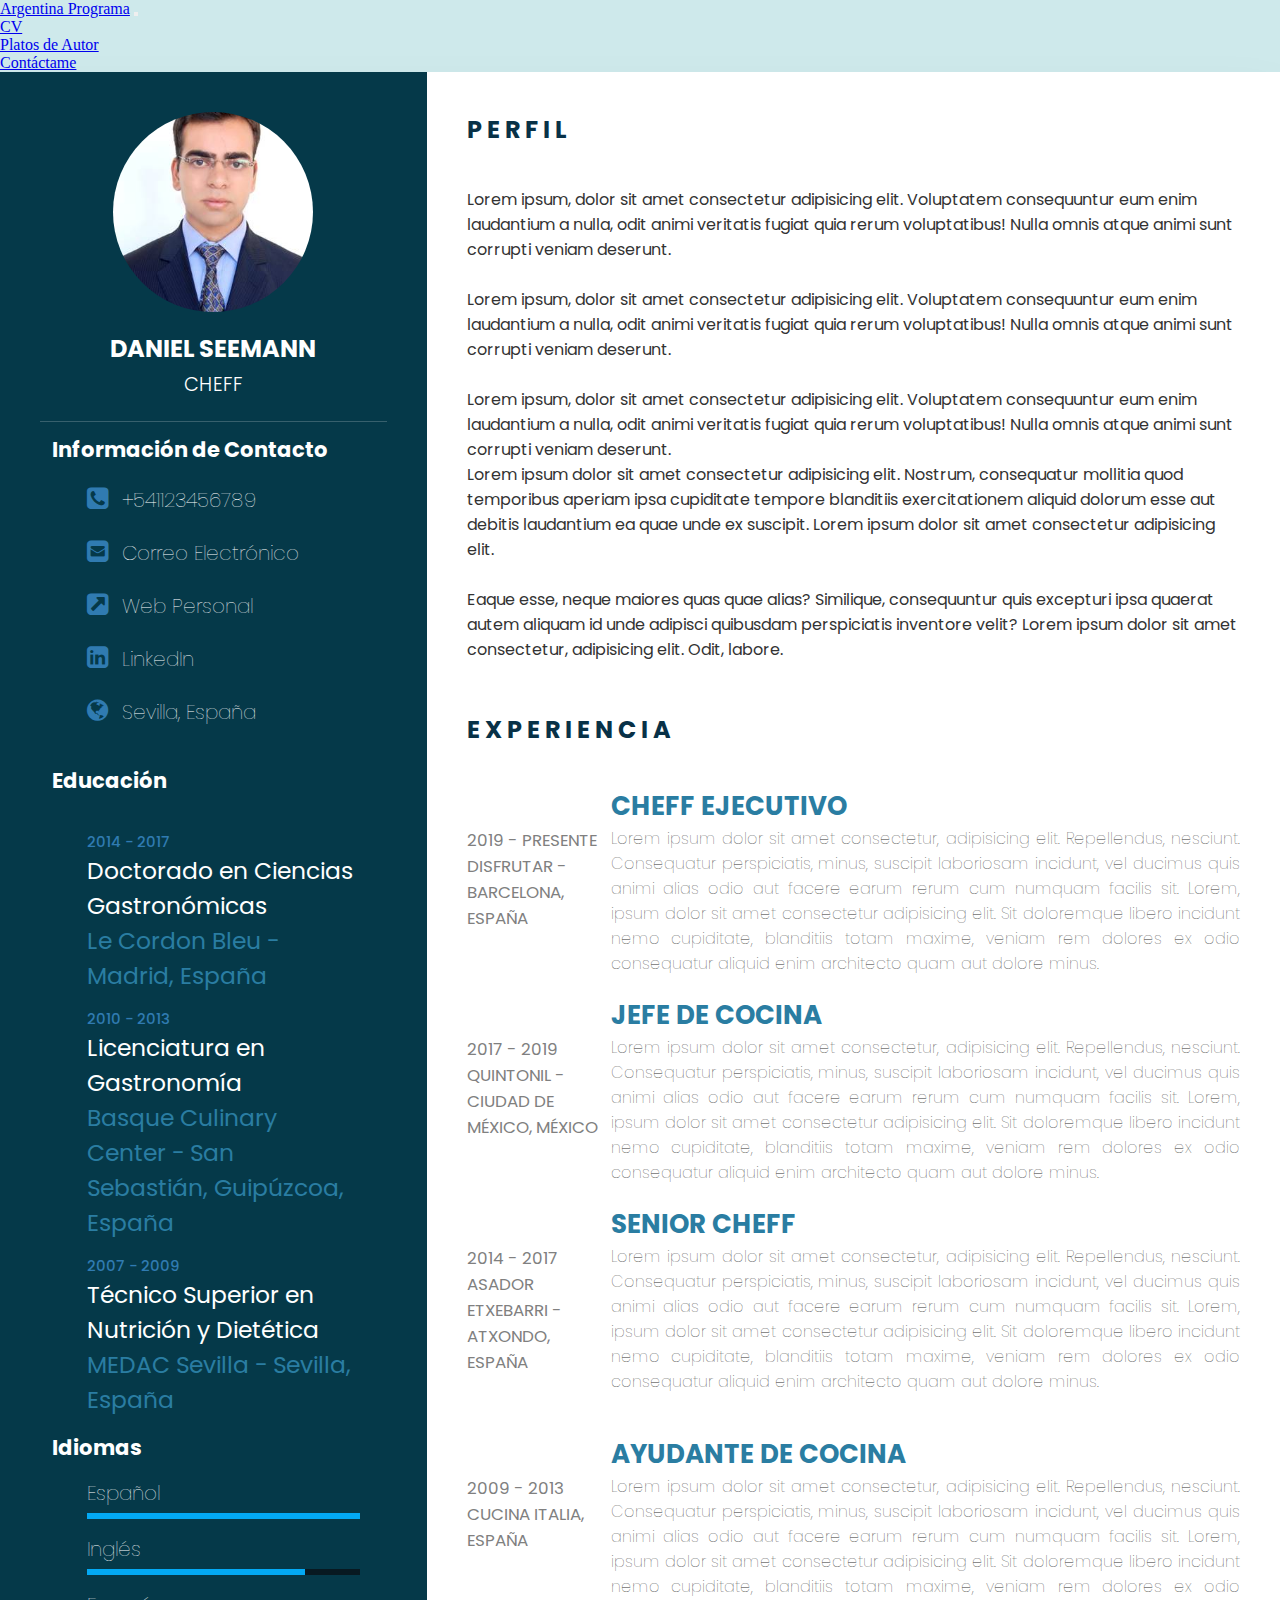
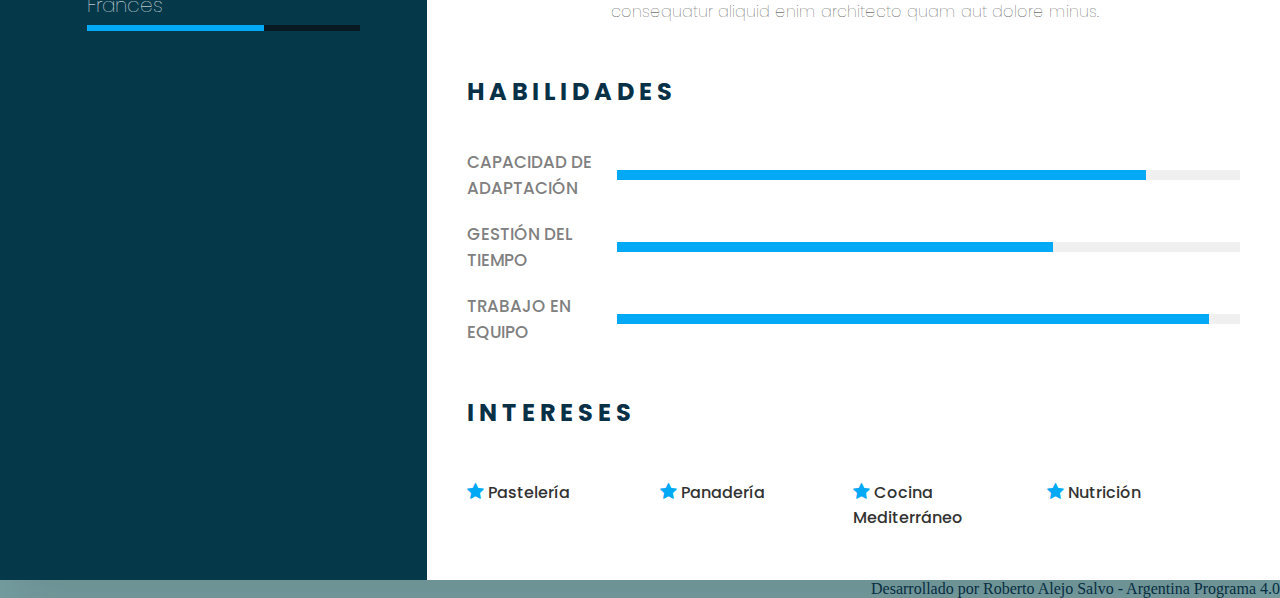
==== index.html @ 796b604b "fix v1" ====
<!DOCTYPE html>
<html lang="es">

<head>
    <meta charset="UTF-8">
    <meta http-equiv="X-UA-Compatible" content="IE=edge">
    <meta name="viewport" content="width=device-width, initial-scale=1.0">
    <title>Argentina Programa-R.A.Salvo</title>
    <link rel="stylesheet" href="https://cdnjs.cloudflare.com/ajax/libs/font-awesome/4.7.0/css/font-awesome.css" integrity="sha512-5A8nwdMOWrSz20fDsjczgUidUBR8liPYU+WymTZP1lmY9G6Oc7HlZv156XqnsgNUzTyMefFTcsFH/tnJE/+xBg==" crossorigin="anonymous" referrerpolicy="no-referrer"/>
    <!-- BOOTSTRAP!-->
    <link href="https://cdn.jsdelivr.net/npm/bootstrap@5.3.0-alpha1/dist/css/bootstrap.min.css" rel="stylesheet" integrity="sha384-GLhlTQ8iRABdZLl6O3oVMWSktQOp6b7In1Zl3/Jr59b6EGGoI1aFkw7cmDA6j6gD" crossorigin="anonymous">
    <link rel="stylesheet" type="text/css" href="css/index-styles.css">
</head>

<body>
        <script src="https://cdn.jsdelivr.net/npm/bootstrap@5.3.0-alpha1/dist/js/bootstrap.bundle.min.js" integrity="sha384-w76AqPfDkMBDXo30jS1Sgez6pr3x5MlQ1ZAGC+nuZB+EYdgRZgiwxhTBTkF7CXvN" crossorigin="anonymous"></script>

<header>
        <nav class="navbar navbar-expand-lg fs-5" style="background-color: #cee9eb;">
            <div class="container-fluid">
                <a class="navbar-brand" href="https://www.argentina.gob.ar/economia/conocimiento/argentina-programa">Argentina Programa</a>
                <button class="navbar-toggler" type="button" data-bs-toggle="collapse" data-bs-target="#navbarNavDropdown" aria-controls="navbarNavDropdown" aria-expanded="false" aria-label="Toggle navigation">
                <span class="navbar-toggler-icon"></span>
                </button>
                <div class="collapse navbar-collapse" id="navbarNavDropdown">
                    <ul class="navbar-nav">
                        <li class="nav-item">
                            <a class="nav-link" href="index.html">CV</a>
                        </li>
                        <li class="nav-item">
                            <a class="nav-link" href="platos.html">Platos de Autor</a>
                        </li>
                        <li class="nav-item active">
                            <a class="nav-link" href="form.html">Contáctame</a>
                        </li>
                    </ul>
                </div>
            </div>
        </nav>
</header>
    
    <div class="container">
        <div class="leftside">
            <div class="profileTxt">
                <div class="img">
                    <img src="images/imgBx.jpg" alt="Foto de perfil">
                </div>
                <h2>Daniel Seemann<br><span>Cheff</span></h2>
            </div>
            <div class="infoContacto">
                <h3 class="title fs-4">Información de Contacto</h3>
                <ul>
                    <li>
                        <span class="icono"><i class="fa fa-phone-square" aria-hidden="true"></i></span>
                        <span class="texto">+541123456789</span>
                    </li>
                    <li>
                        <span class="icono"><i class="fa fa-envelope-square" aria-hidden="true"></i></span>
                        <span class="texto">Correo Electrónico</span>
                    </li>
                    <li>
                        <span class="icono"><i class="fa fa-external-link-square" aria-hidden="true"></i></span>
                        <span class="texto">Web Personal</span>
                    </li>
                    <li>
                        <span class="icono"><i class="fa fa-linkedin-square" aria-hidden="true"></i></span>
                        <span class="texto">LinkedIn</span>
                    </li>
                    <li>
                        <span class="icono"><i class="fa fa-globe" aria-hidden="true"></i></span>
                        <span class="texto">Sevilla, España</span>
                    </li>
                </ul>
            </div>
            <div class="infoContacto Educacion">
                <h3 class="title fs-4">Educación</h3>
                <ul>
                    <li>
                        <h5>2014 - 2017</h5>
                        <h4>Doctorado en Ciencias Gastronómicas</h4>
                        <h4>Le Cordon Bleu - Madrid, España</h4>
                    </li>
                    <li>
                        <h5>2010 - 2013</h5>
                        <h4>Licenciatura en Gastronomía</h4>
                        <h4>Basque Culinary Center - San Sebastián, Guipúzcoa, España</h4>
                    </li>
                    <li>
                        <h5>2007 - 2009</h5>
                        <h4>Técnico Superior en Nutrición y Dietética</h4>
                        <h4>MEDAC Sevilla - Sevilla, España</h4>
                    </li>
                </ul>
            </div>
            <div class="infoContacto idiomas">
                <h3 class="title fs-4">Idiomas</h3>
                <ul>
                    <li>
                        <span class="texto">Español</span>
                        <span class="porcentaje">
                            <div style="width: 100%;"></div>
                        </span>
                    </li>
                    <li>
                        <span class="texto">Inglés</span>
                        <span class="porcentaje">
                            <div style="width: 80%;"></div>
                        </span>
                    </li>
                    <li>
                        <span class="texto">Francés</span>
                        <span class="porcentaje">
                            <div style="width: 65%;"></div>
                        </span>
                    </li>
                </ul>
            </div>
        </div>

        <div class="rightside">
            <div class="acerca">
                <h2 class="title2 fs-2">Perfil</h2>
                <p>Lorem ipsum, dolor sit amet consectetur adipisicing elit. Voluptatem consequuntur eum enim laudantium a nulla, odit animi veritatis fugiat quia rerum voluptatibus! Nulla omnis atque animi sunt corrupti veniam deserunt.<br><br> Lorem ipsum,
                    dolor sit amet consectetur adipisicing elit. Voluptatem consequuntur eum enim laudantium a nulla, odit animi veritatis fugiat quia rerum voluptatibus! Nulla omnis atque animi sunt corrupti veniam deserunt.<br><br> Lorem ipsum, dolor
                    sit amet consectetur adipisicing elit. Voluptatem consequuntur eum enim laudantium a nulla, odit animi veritatis fugiat quia rerum voluptatibus! Nulla omnis atque animi sunt corrupti veniam deserunt.<br> Lorem ipsum dolor sit amet
                    consectetur adipisicing elit. Nostrum, consequatur mollitia quod temporibus aperiam ipsa cupiditate tempore blanditiis exercitationem aliquid dolorum esse aut debitis laudantium ea quae unde ex suscipit. Lorem ipsum dolor sit amet
                    consectetur adipisicing elit.<br><br> Eaque esse, neque maiores quas quae alias? Similique, consequuntur quis excepturi ipsa quaerat autem aliquam id unde adipisci quibusdam perspiciatis inventore velit? Lorem ipsum dolor sit amet
                    consectetur, adipisicing elit. Odit, labore.</p>
            </div>
            <div class="acerca">
                <h2 class="title2 fs-2">Experiencia</h2>
                <div class="box">
                    <div class="tiempo_empresa">
                        <h5>2019 - Presente</h5>
                        <h5>Disfrutar - Barcelona, España</h5>
                    </div>
                    <div class="texto">
                        <h4>Cheff Ejecutivo</h4>
                        <p>Lorem ipsum dolor sit amet consectetur, adipisicing elit. Repellendus, nesciunt. Consequatur perspiciatis, minus, suscipit laboriosam incidunt, vel ducimus quis animi alias odio aut facere earum rerum cum numquam facilis sit. Lorem,
                            ipsum dolor sit amet consectetur adipisicing elit. Sit doloremque libero incidunt nemo cupiditate, blanditiis totam maxime, veniam rem dolores ex odio consequatur aliquid enim architecto quam aut dolore minus.</p>
                    </div>
                </div>
                <div class="box">
                    <div class="tiempo_empresa">
                        <h5>2017 - 2019</h5>
                        <h5>Quintonil - Ciudad de México, México</h5>
                    </div>
                    <div class="texto">
                        <h4>Jefe de Cocina</h4>
                        <p>Lorem ipsum dolor sit amet consectetur, adipisicing elit. Repellendus, nesciunt. Consequatur perspiciatis, minus, suscipit laboriosam incidunt, vel ducimus quis animi alias odio aut facere earum rerum cum numquam facilis sit. Lorem,
                            ipsum dolor sit amet consectetur adipisicing elit. Sit doloremque libero incidunt nemo cupiditate, blanditiis totam maxime, veniam rem dolores ex odio consequatur aliquid enim architecto quam aut dolore minus.
                        </p>
                    </div>
                </div>
                <div class="box">
                    <div class="tiempo_empresa">
                        <h5>2014 - 2017</h5>
                        <h5>Asador Etxebarri - Atxondo, España</h5>
                    </div>
                    <div class="texto">
                        <h4>Senior Cheff</h4>
                        <p>Lorem ipsum dolor sit amet consectetur, adipisicing elit. Repellendus, nesciunt. Consequatur perspiciatis, minus, suscipit laboriosam incidunt, vel ducimus quis animi alias odio aut facere earum rerum cum numquam facilis sit. Lorem,
                            ipsum dolor sit amet consectetur adipisicing elit. Sit doloremque libero incidunt nemo cupiditate, blanditiis totam maxime, veniam rem dolores ex odio consequatur aliquid enim architecto quam aut dolore minus.</p>
                    </div>
                </div>
                <div class="box">
                    <div class="tiempo_empresa">
                        <h5>2009 - 2013</h5>
                        <h5>Cucina Italia, España</h5>
                    </div>
                    <div class="texto">
                        <h4>Ayudante de Cocina</h4>
                        <p>Lorem ipsum dolor sit amet consectetur, adipisicing elit. Repellendus, nesciunt. Consequatur perspiciatis, minus, suscipit laboriosam incidunt, vel ducimus quis animi alias odio aut facere earum rerum cum numquam facilis sit. Lorem,
                            ipsum dolor sit amet consectetur adipisicing elit. Sit doloremque libero incidunt nemo cupiditate, blanditiis totam maxime, veniam rem dolores ex odio consequatur aliquid enim architecto quam aut dolore minus.</p>
                    </div>
                </div>
            </div>
            <div class="acerca Habilidades">
                <h2 class="title2 fs-2">Habilidades</h2>
                <div class="box">
                    <h4>Capacidad de Adaptación</h4>
                    <div class="porcentaje">
                        <div style="width: 85%;"></div>
                    </div>
                </div>
                <div class="box">
                    <h4>Gestión del Tiempo</h4>
                    <div class="porcentaje">
                        <div style="width: 70%;"></div>
                    </div>
                </div>
                <div class="box">
                    <h4>Trabajo en Equipo</h4>
                    <div class="porcentaje">
                        <div style="width: 95%;"></div>
                    </div>
                </div>
            </div>
            <div class="acerca Intereses">
                <h2 class="title2 fs-2">Intereses</h2>
                <ul>
                    <li><i class="fa fa-star" aria-hidden="true"></i> Pastelería
                    </li>
                    <li><i class="fa fa-star" aria-hidden="true"></i> Panadería
                    </li>
                    <li><i class="fa fa-star" aria-hidden="true"></i> Cocina Mediterráneo</li>
                    <li><i class="fa fa-star" aria-hidden="true"></i> Nutrición
                    </li>
                </ul>
            </div>
        </div>
    </div>

<footer class="container-fluid fs-5" style="background-color: #215a5e80;">Desarrollado por Roberto Alejo Salvo - Argentina Programa 4.0 </footer>

    <!--<nav class="navbar navbar-expand-md fs-5" style="background-color: #c72e1a;"> !-->
    <!--<div class="footerx">Pie de Pag<br>
        <p>Autor: R.A. SALVO</p><br>
        <p><a href="mailto:rasalvo92@gmail.com">rasalvo92@gmail.com</a></p><br>
        <p>«Copyright»</p><br>
        </div>!-->
</body>

</html>
---- css/index-styles.css ----
/*Google fonts*/

@import url('https://fonts.googleapis.com/css2?family=Poppins:wght@400;500;600&display=swap');

/*============================================================================*/

* {
    margin: 0;
    padding: 0;
}

body {
    background: #cee9eb;
    justify-content: center;
    align-items: center;
    max-height: 100%;
    min-height: 100%;
}

/****************************************************************/


/*.containerNav {
    z-index: 10000;
    always on top navbar?
    width: 100%;
    position: fixed;
    top: 0px;
    left: 0px;
    float: left;
    font-size: 1.5em;
    color: black;
    font-weight: bold;
}

/*.container-fluid
{    
}*/

/************************************************************/

.container {
    font-family: 'Poppins', sans-serif;
    position: relative;
    width: 100%;
    background: #ffffff;
    display: grid;
    grid-template-columns: 1fr 2fr;
    box-shadow: 0 35px 55px rgba(0, 0, 0, 0.1);
}


.container .leftside {
    background: #053949;
    padding: 40px;
}

.profileTxt {
    position: relative;
    display: flex;
    flex-direction: column;
    align-items: center;
    padding-bottom: 20px;
    border-bottom: 1px solid rgba(255, 255, 255, 0.2);
}

.profileTxt .img {
    position: relative;
    width: 200px;
    height: 200px;
    border-radius: 50%;
    overflow: hidden;
}

.profileTxt .img img {
    position: absolute;
    top: 0;
    left: 0;
    width: 100%;
    height: 100%;
    object-fit: cover;
}

.profileTxt h2 /*DAniel Seemann*/
{
    color: #fff;
    font-size: 1.5em;
    margin-top: 20px;
    text-transform: uppercase;
    text-align: center;
    font: weight 600px;
    line-height: 1.4em;
}

.profileTxt h2 span /* cheff*/
{
    font-size: 0.8em;
    font-weight: 300;
}


/****************************************************************/

.infoContacto {
    margin: 12px;
    color: #ffffff;
    font-size: 18px;
}

.texto {
    color: #fff;
    text-align: justify;
    font-size: 20px;
    font-weight: 100;
}

.infoContacto ul {
    position: relative;
    margin-left: 20px;
}

.infoContacto ul li {
    position: relative;
    list-style: none;
    margin: 15px;
    cursor: pointer;
}

.infoContacto h4 {
    font-size: 1.3em;
    font-weight: 100;
}

.infoContacto ul li .icono {
    display: inline-block;
    width: 30px;
    font-size: 25px;
    color: #307bb1;
    margin-left: 0;
    padding-left: 0;
}


/****************************************************************/

ul {
    padding-left: 0;
}


/****************************************************************/
/*
.infoContacto .Educacion ul li {
    color: rgb(19, 11, 11);
    font-weight: 300;
}
*/

/****************************************************************/

.infoContacto.Educacion li {
    margin-bottom: 15px;
}

.infoContacto.Educacion h5 {
    color: #307bb1;
    font-weight: 500;
}

.infoContacto.Educacion h4:nth-child(2) {
    color: #ffffff;
    font-weight: 400;
}

.infoContacto.Educacion h4 {
    font-weight: 400;
    color: #2a7da2;

}

.infoContacto.Educacion h3 {
    color: #ffffff;
    padding-top: 20px;
    padding-bottom: 20px;
}


/****************************************************************/

.infoContacto.idiomas .porcentaje {
    position: relative;
    width: 100%;
    height: 6px;
    background: #081921;
    display: block;
    margin-top: 5px;
}

.infoContacto.idiomas .porcentaje div {
    position: absolute;
    top: 0;
    left: 0;
    height: 100%;
    background: #03a9f4;
}


/****************************************************************/

.container .rightside {
    position: relative;
    background: #fff;
    padding: 40px;
}

.acerca {
    margin-bottom: 50px;
}

.acerca:last-child {
    margin-bottom: 0;
}

.title2 {
    color: #083147;
    text-transform: uppercase;
    letter-spacing: 5px;
    margin-bottom: 40px;

}

p {
    color: #333;
    font-size: 16px;
}

.acerca .box {
    display: flex;
    flex-direction: row;
    margin: 20px 0;
}

.acerca .box .tiempo_empresa {
    min-width: 9em;
    margin: 2.5em 0;
}

.acerca .box .tiempo_empresa h5 {
    text-transform: uppercase;
    color: grey;
    font-weight: 400;
    font-size: 1.05em;
}

.acerca .box .texto h4 {
    text-transform: uppercase;
    color: #2a7da2;
    font-size: 26px;
}

.Habilidades .box {
    position: relative;
    width: 100%;
    display: grid;
    grid-template-columns: 150px 1fr;
    justify-content: center;
    align-items: center;
}

.Habilidades .box h4 {
    text-transform: uppercase;
    color: grey;
    font-size: 1.05em;
    font-weight: 500;
}

.Habilidades .box .porcentaje {
    position: relative;
    width: 100%;
    height: 10px;
    background: #f0f0f0;
}

.Habilidades .box .porcentaje div {
    position: absolute;
    top: 0;
    left: 0;
    height: 100%;
    background: #03a9f4;
}

.Intereses ul {
    display: grid;
    grid-template-columns: repeat(4, 1fr);
}

.Intereses ul li {
    list-style: none;
    color: #333;
    font-weight: 500;
    margin: 10px 0;
}

.Intereses ul li .fa {
    color: #03a9f4;
    font-size: 18px;
}

footer {
    color: #083147;
    text-align: right;
}
/***************************************************/

@media (max-width: 1000px) {
    .container {
        margin: 10px;
        grid-template-columns: repeat(1, 1fr);
    }
    .Intereses ul {
        grid-template-columns: repeat(2, 1fr);
    }
    .infoContacto {
        text-align: center;
    }
}

@media (max-width: 600px) {
    .acerca .box {
        flex-direction: column;
    }
    .acerca .box .tiempo_empresa {
        min-width: 150px;
        margin-bottom: 5px;
    }
    .Intereses ul {
        grid-template-columns: repeat(1, 1fr);
    }
    .Habilidades .box {
        grid-template-columns: repeat(1, 1fr);
    }
}
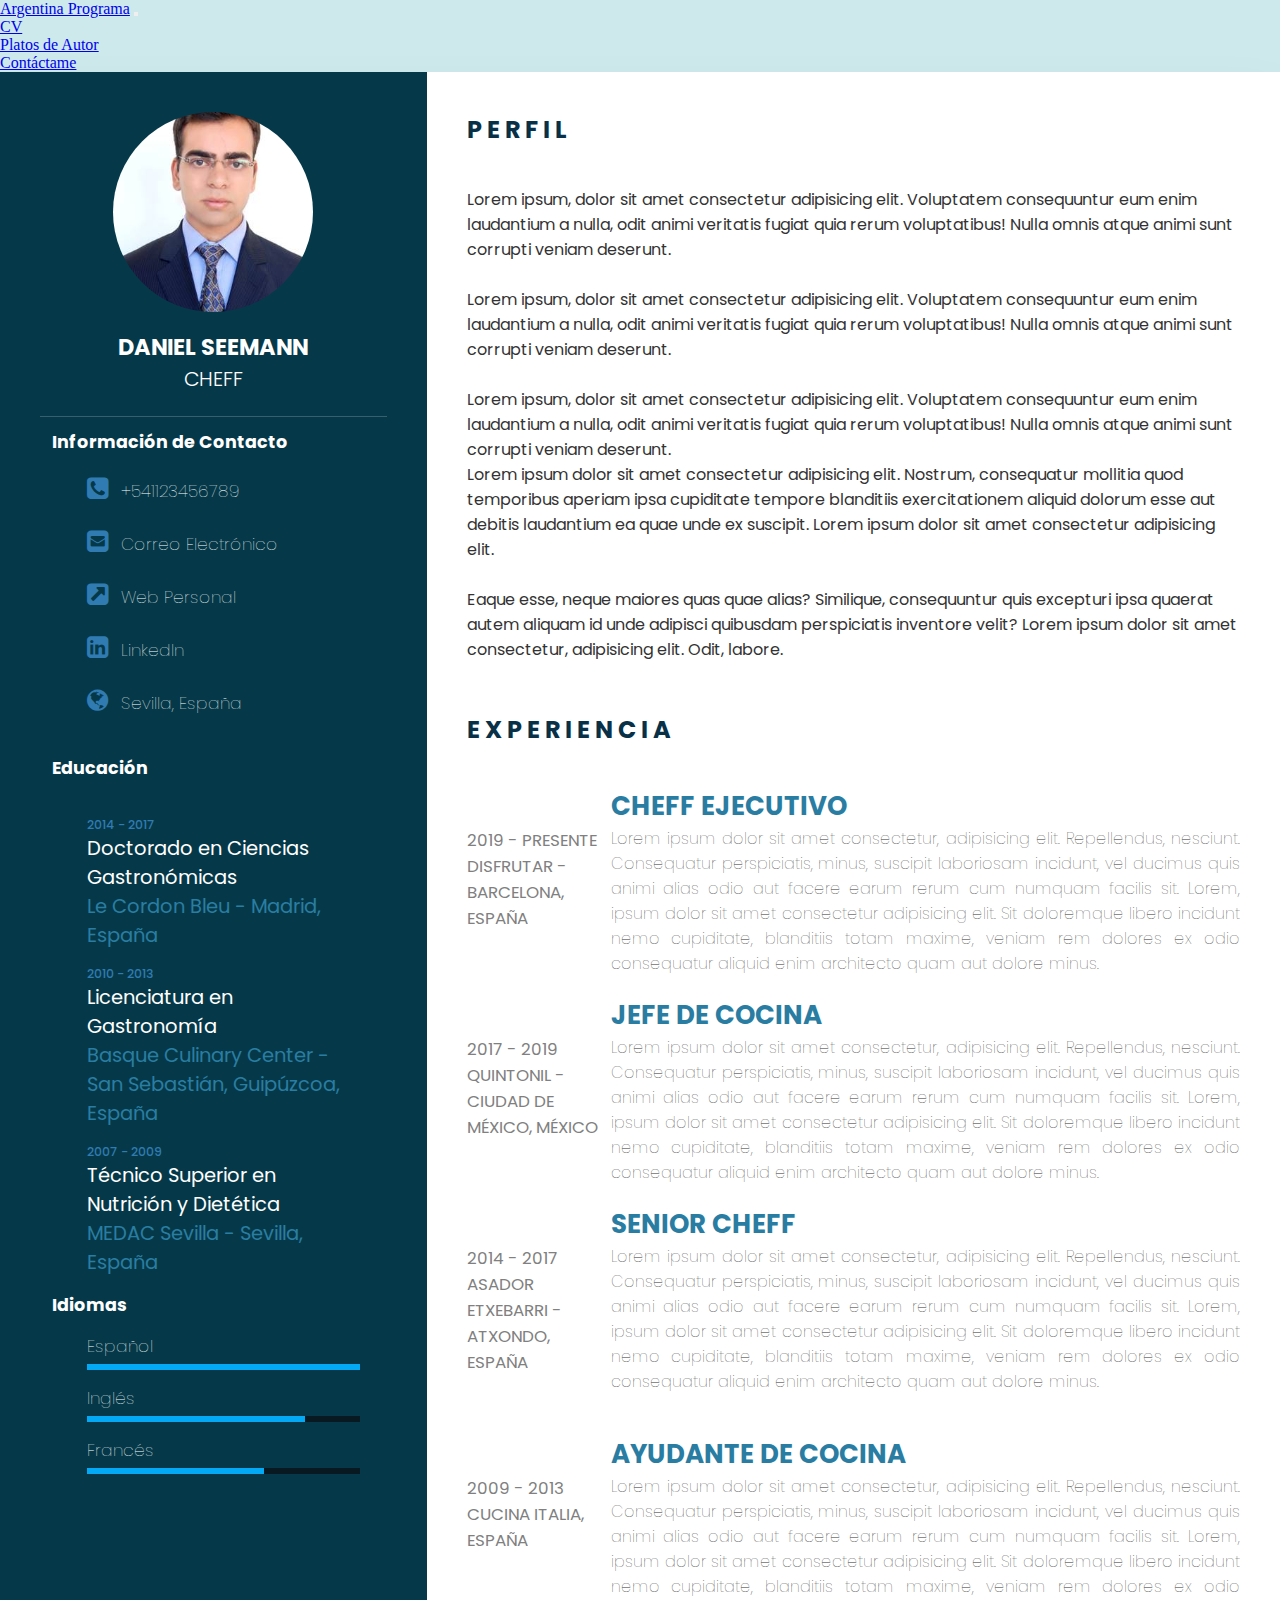
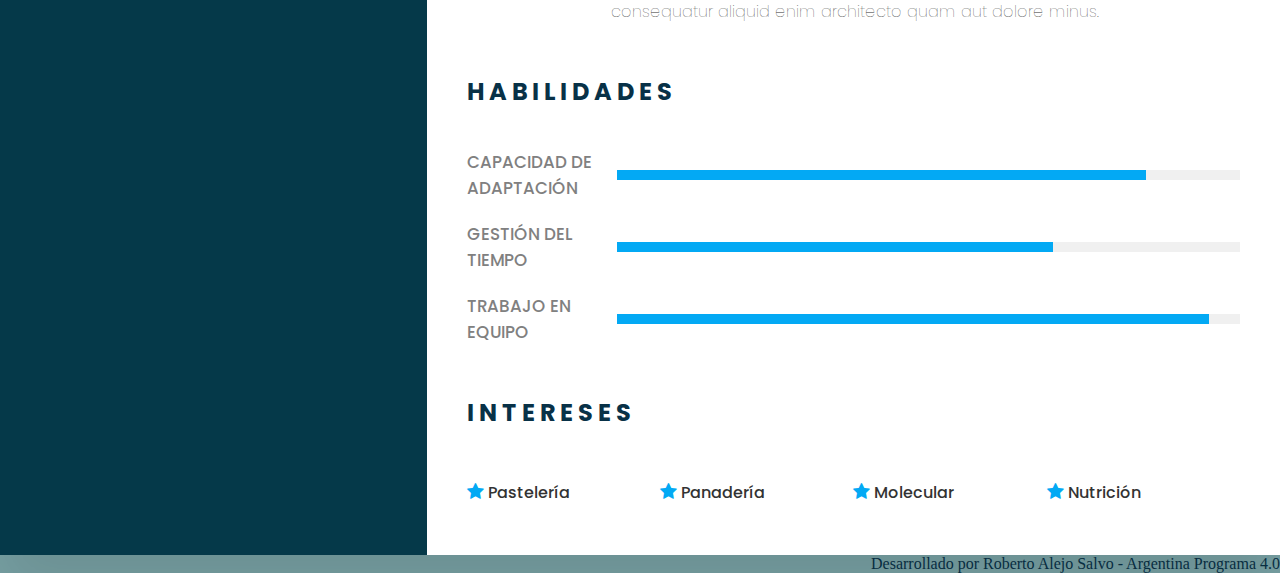
==== commit a2d03af2: "v.3" ====
--- a/index.html
+++ b/index.html
@@ -13,10 +13,9 @@
 </head>
 
 <body>
-        <script src="https://cdn.jsdelivr.net/npm/bootstrap@5.3.0-alpha1/dist/js/bootstrap.bundle.min.js" integrity="sha384-w76AqPfDkMBDXo30jS1Sgez6pr3x5MlQ1ZAGC+nuZB+EYdgRZgiwxhTBTkF7CXvN" crossorigin="anonymous"></script>
 
 <header>
-        <nav class="navbar navbar-expand-lg fs-5" style="background-color: #cee9eb;">
+        <nav class="navbar navbar-expand-md" style="background-color: #cee9eb;">
             <div class="container-fluid">
                 <a class="navbar-brand" href="https://www.argentina.gob.ar/economia/conocimiento/argentina-programa">Argentina Programa</a>
                 <button class="navbar-toggler" type="button" data-bs-toggle="collapse" data-bs-target="#navbarNavDropdown" aria-controls="navbarNavDropdown" aria-expanded="false" aria-label="Toggle navigation">
@@ -203,7 +202,7 @@
                     </li>
                     <li><i class="fa fa-star" aria-hidden="true"></i> Panadería
                     </li>
-                    <li><i class="fa fa-star" aria-hidden="true"></i> Cocina Mediterráneo</li>
+                    <li><i class="fa fa-star" aria-hidden="true"></i> Molecular</li>
                     <li><i class="fa fa-star" aria-hidden="true"></i> Nutrición
                     </li>
                 </ul>
@@ -211,7 +210,10 @@
         </div>
     </div>
 
-<footer class="container-fluid fs-5" style="background-color: #215a5e80;">Desarrollado por Roberto Alejo Salvo - Argentina Programa 4.0 </footer>
+<footer class="container-fluid fs-6" style="background-color: #215a5e80;">Desarrollado por Roberto Alejo Salvo - Argentina Programa 4.0 </footer>
+
+<script src="https://cdn.jsdelivr.net/npm/bootstrap@5.3.0-alpha1/dist/js/bootstrap.bundle.min.js" integrity="sha384-w76AqPfDkMBDXo30jS1Sgez6pr3x5MlQ1ZAGC+nuZB+EYdgRZgiwxhTBTkF7CXvN" crossorigin="anonymous"></script>
+
 
     <!--<nav class="navbar navbar-expand-md fs-5" style="background-color: #c72e1a;"> !-->
     <!--<div class="footerx">Pie de Pag<br>
--- a/css/index-styles.css
+++ b/css/index-styles.css
@@ -18,7 +18,6 @@
 }
 
 /****************************************************************/
-
 
 /*.containerNav {
     z-index: 10000;
@@ -33,10 +32,6 @@
     font-weight: bold;
 }
 
-/*.container-fluid
-{    
-}*/
-
 /************************************************************/
 
 .container {
@@ -47,6 +42,7 @@
     display: grid;
     grid-template-columns: 1fr 2fr;
     box-shadow: 0 35px 55px rgba(0, 0, 0, 0.1);
+    margin: auto;
 }
 
 
@@ -84,7 +80,7 @@
 .profileTxt h2 /*DAniel Seemann*/
 {
     color: #fff;
-    font-size: 1.5em;
+    font-size: 1.4em;
     margin-top: 20px;
     text-transform: uppercase;
     text-align: center;
@@ -94,23 +90,22 @@
 
 .profileTxt h2 span /* cheff*/
 {
-    font-size: 0.8em;
+    font-size: 0.9em;
     font-weight: 300;
 }
-
 
 /****************************************************************/
 
 .infoContacto {
     margin: 12px;
     color: #ffffff;
-    font-size: 18px;
+    font-size: 15px;
 }
 
 .texto {
     color: #fff;
     text-align: justify;
-    font-size: 20px;
+    font-size: 17px;
     font-weight: 100;
 }
 
@@ -314,7 +309,7 @@
 
 @media (max-width: 1000px) {
     .container {
-        margin: 10px;
+        margin: 10 0 10 0;
         grid-template-columns: repeat(1, 1fr);
     }
     .Intereses ul {
@@ -331,7 +326,7 @@
     }
     .acerca .box .tiempo_empresa {
         min-width: 150px;
-        margin-bottom: 5px;
+        margin-bottom: 10px;
     }
     .Intereses ul {
         grid-template-columns: repeat(1, 1fr);
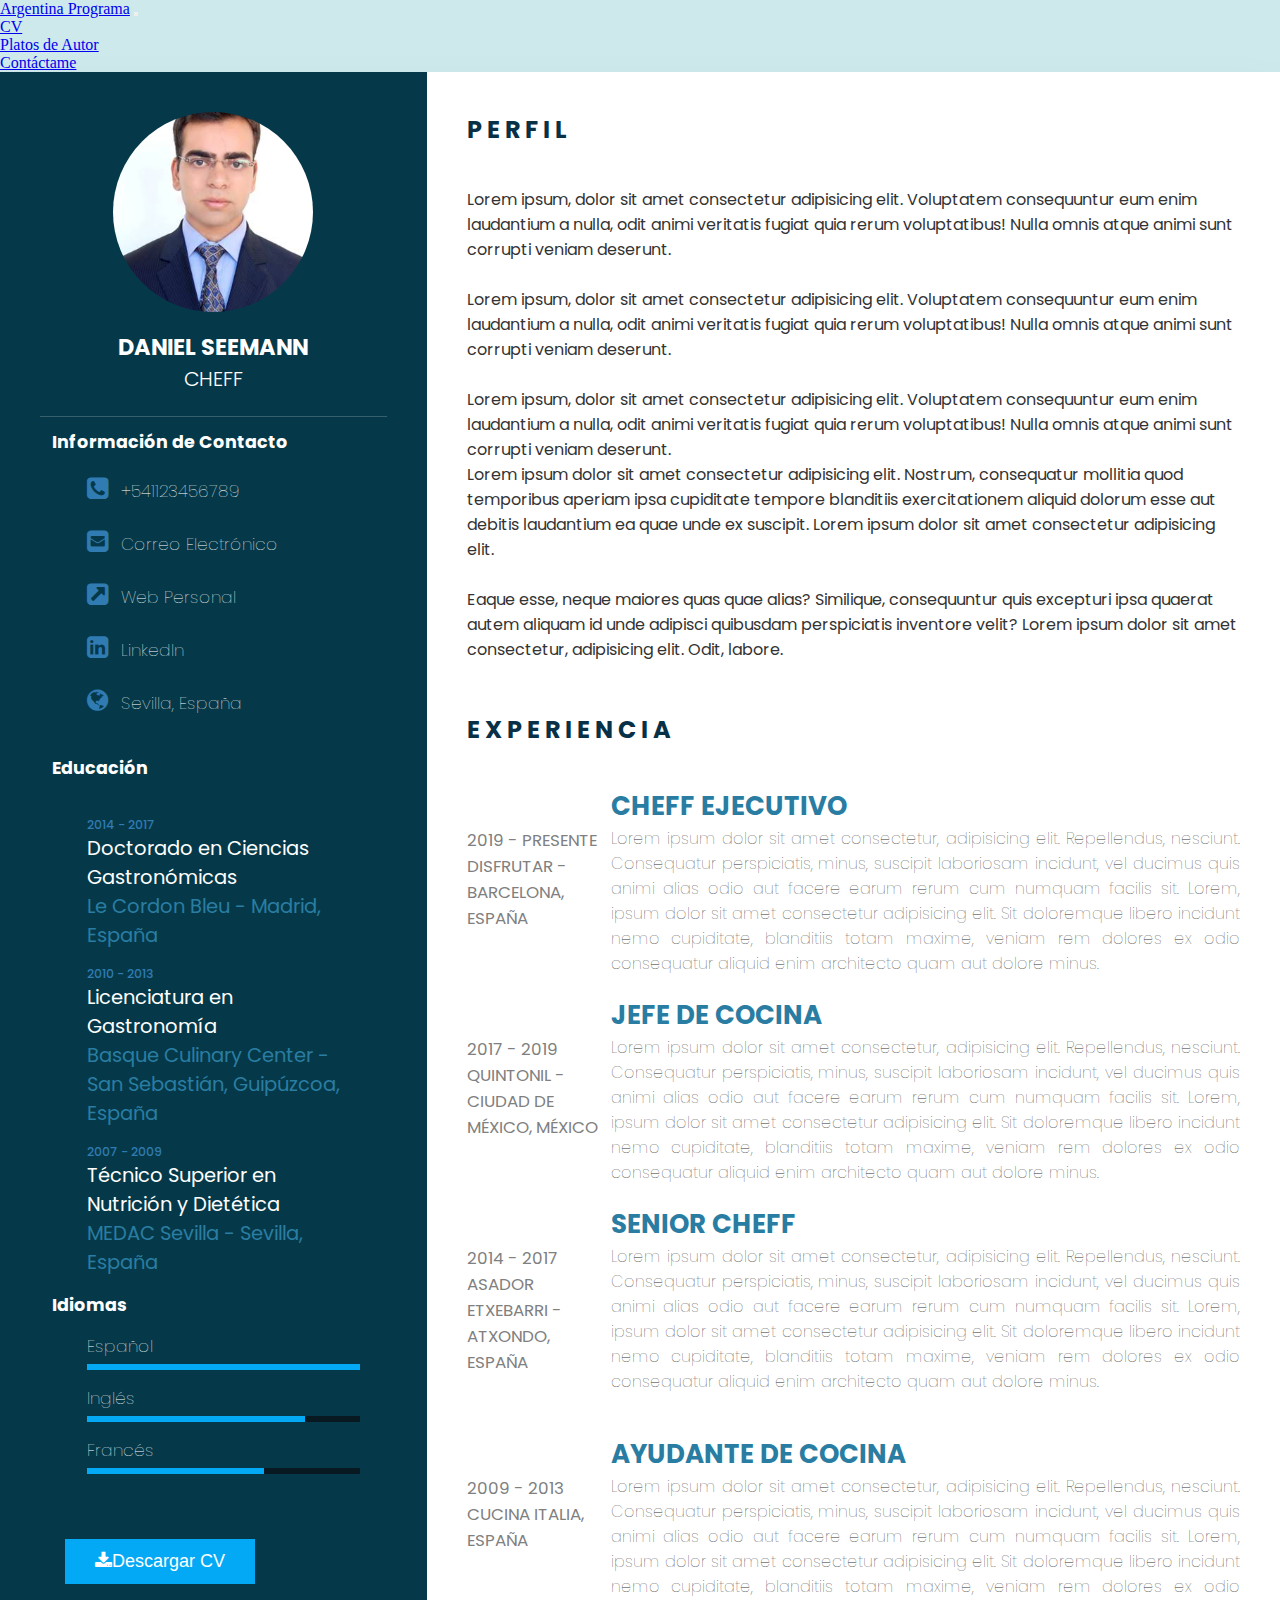
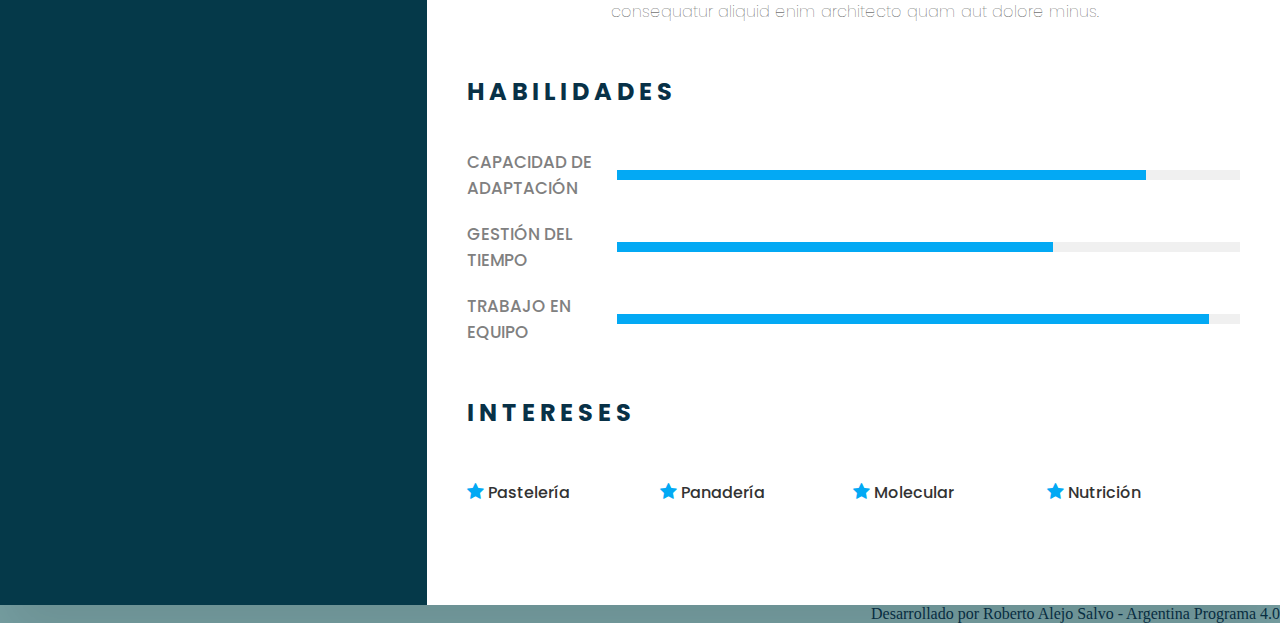
==== commit 2af1a8d8: "download-html" ====
--- a/index.html
+++ b/index.html
@@ -39,7 +39,7 @@
 </header>
     
     <div class="container">
-        <div class="leftside">
+        <div class="leftside">            
             <div class="profileTxt">
                 <div class="img">
                     <img src="images/imgBx.jpg" alt="Foto de perfil">
@@ -114,6 +114,10 @@
                     </li>
                 </ul>
             </div>
+            <a href="index.html" download="Daniel Seemann CV" alt="descargar cv">
+                <button class="btn"><i class="fa fa-download"></i>Descargar CV</button>
+            </a>
+        
         </div>
 
         <div class="rightside">
@@ -136,7 +140,7 @@
                     <div class="texto">
                         <h4>Cheff Ejecutivo</h4>
                         <p>Lorem ipsum dolor sit amet consectetur, adipisicing elit. Repellendus, nesciunt. Consequatur perspiciatis, minus, suscipit laboriosam incidunt, vel ducimus quis animi alias odio aut facere earum rerum cum numquam facilis sit. Lorem,
-                            ipsum dolor sit amet consectetur adipisicing elit. Sit doloremque libero incidunt nemo cupiditate, blanditiis totam maxime, veniam rem dolores ex odio consequatur aliquid enim architecto quam aut dolore minus.</p>
+                        ipsum dolor sit amet consectetur adipisicing elit. Sit doloremque libero incidunt nemo cupiditate, blanditiis totam maxime, veniam rem dolores ex odio consequatur aliquid enim architecto quam aut dolore minus.</p>
                     </div>
                 </div>
                 <div class="box">
--- a/css/index-styles.css
+++ b/css/index-styles.css
@@ -135,15 +135,10 @@
     padding-left: 0;
 }
 
-
-/****************************************************************/
-
 ul {
     padding-left: 0;
 }
 
-
-/****************************************************************/
 /*
 .infoContacto .Educacion ul li {
     color: rgb(19, 11, 11);
@@ -178,9 +173,6 @@
     padding-top: 20px;
     padding-bottom: 20px;
 }
-
-
-/****************************************************************/
 
 .infoContacto.idiomas .porcentaje {
     position: relative;
@@ -199,9 +191,7 @@
     background: #03a9f4;
 }
 
-
 /****************************************************************/
-
 .container .rightside {
     position: relative;
     background: #fff;
@@ -212,7 +202,7 @@
     margin-bottom: 50px;
 }
 
-.acerca:last-child {
+.acerca:last-child (2) {
     margin-bottom: 0;
 }
 
@@ -301,6 +291,24 @@
     font-size: 18px;
 }
 
+.btn {
+    background-color: #03a9f4;
+    border: none;
+    color: white;
+    padding: 12px 30px;
+    cursor: pointer;
+    font-size: 18px;
+    text-align: center;
+    overflow-x: auto;
+    white-space: nowrap;
+    margin: 50px 25px;
+}
+
+.btn:hover {
+    background-color: #5ea8f1;
+    color: #ffffff;
+}
+
 footer {
     color: #083147;
     text-align: right;
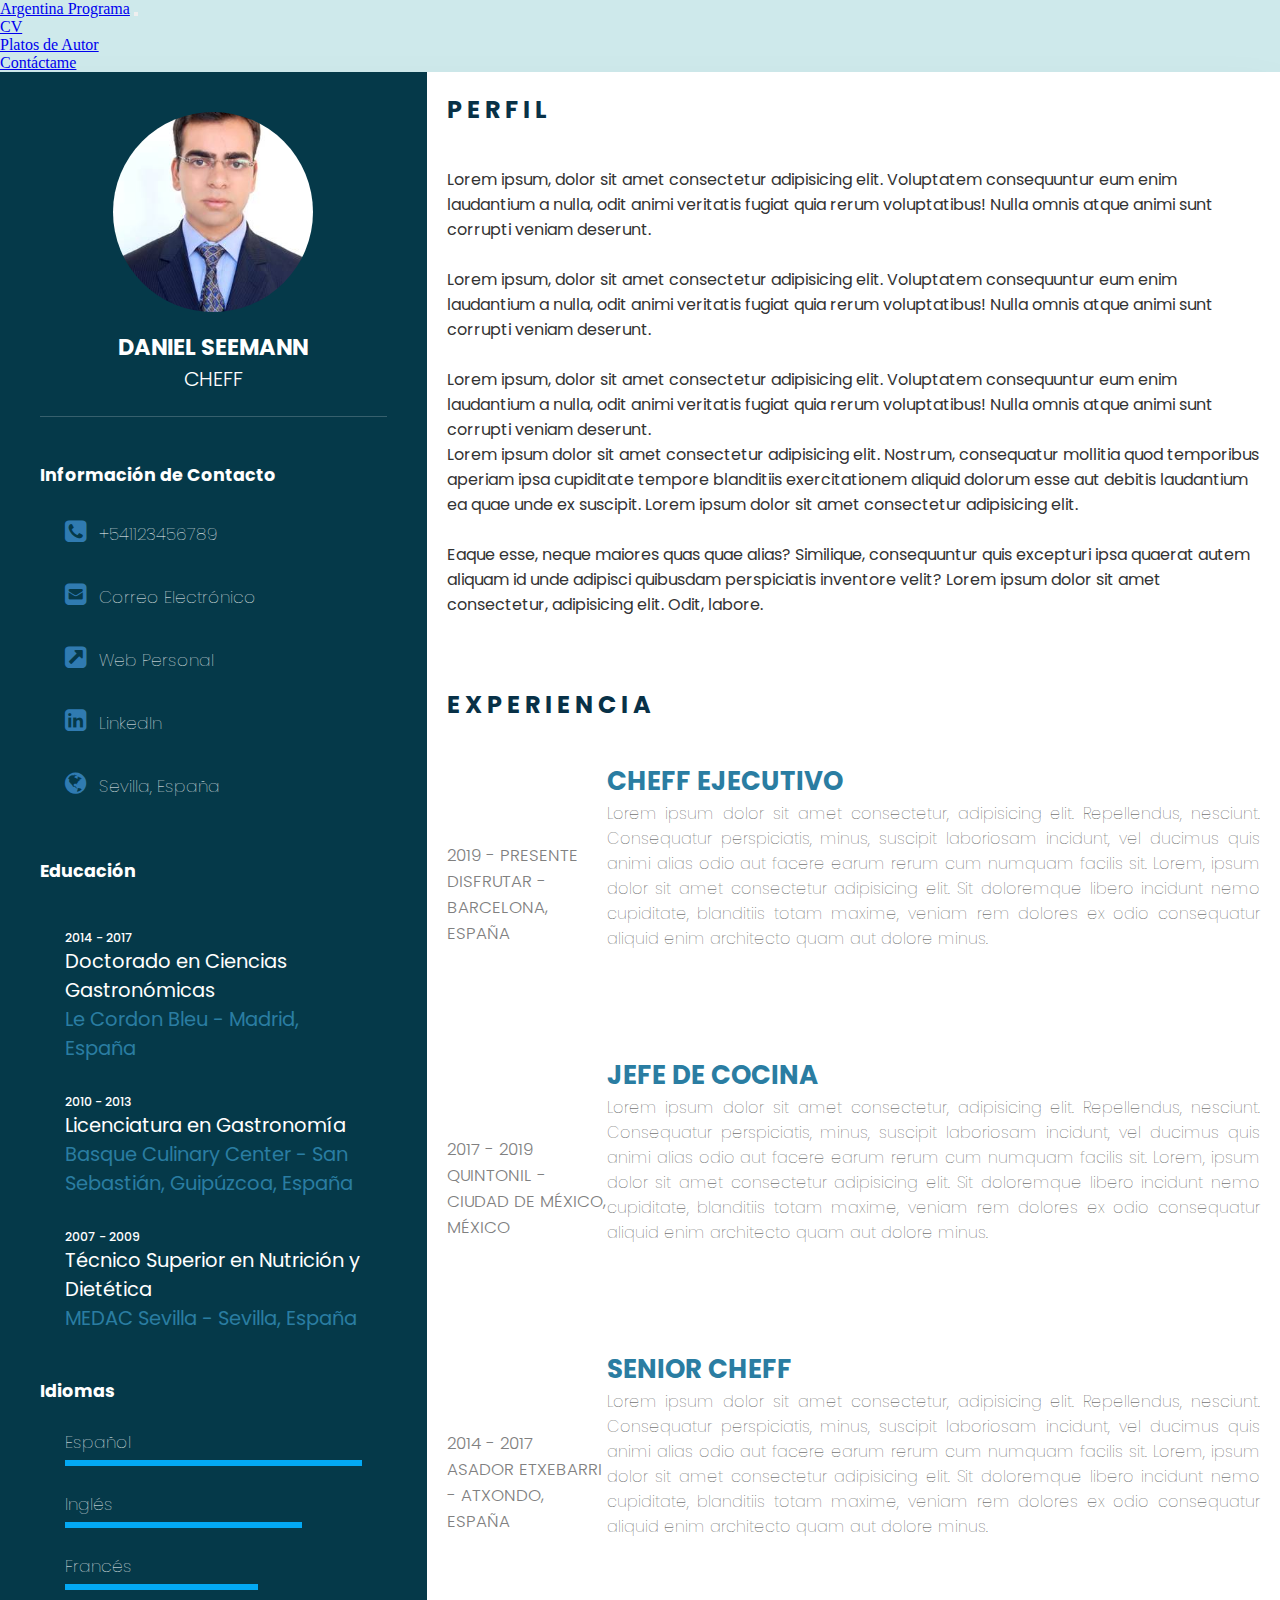
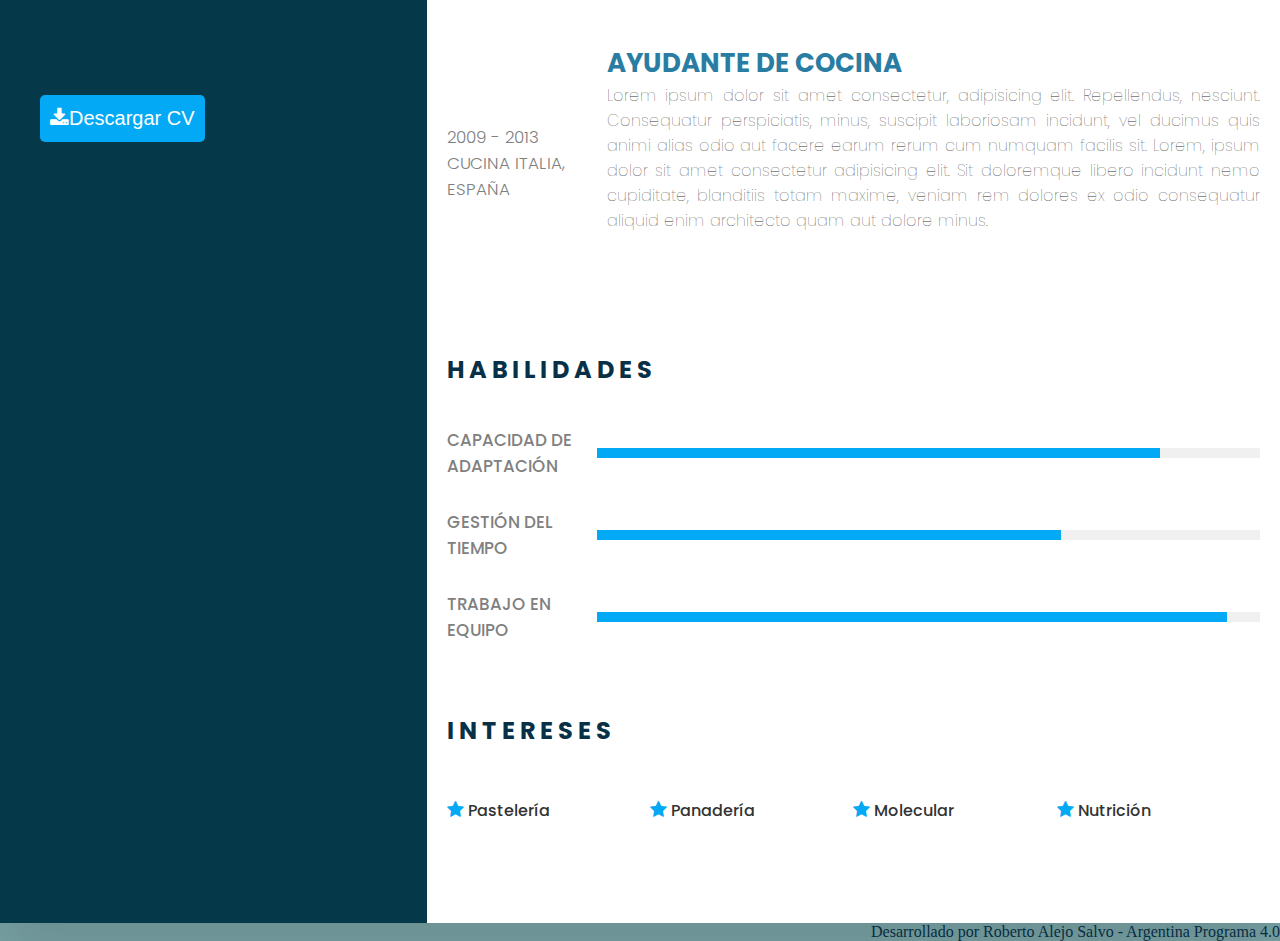
==== commit 0073d16a: "+resize" ====
--- a/index.html
+++ b/index.html
@@ -114,8 +114,10 @@
                     </li>
                 </ul>
             </div>
-            <a href="index.html" download="Daniel Seemann CV" alt="descargar cv">
-                <button class="btn"><i class="fa fa-download"></i>Descargar CV</button>
+                <div class="text-center">                
+                <a href="index.html" download="Daniel Seemann CV" alt="descargar cv">
+                    <button class="bob"><i class="fa fa-download"></i>Descargar CV</button>
+                </div>
             </a>
         
         </div>
--- a/css/index-styles.css
+++ b/css/index-styles.css
@@ -97,7 +97,7 @@
 /****************************************************************/
 
 .infoContacto {
-    margin: 12px;
+    margin-top: 45px;
     color: #ffffff;
     font-size: 15px;
 }
@@ -111,13 +111,12 @@
 
 .infoContacto ul {
     position: relative;
-    margin-left: 20px;
 }
 
 .infoContacto ul li {
     position: relative;
     list-style: none;
-    margin: 15px;
+    margin: 25px;
     cursor: pointer;
 }
 
@@ -131,8 +130,9 @@
     width: 30px;
     font-size: 25px;
     color: #307bb1;
-    margin-left: 0;
-    padding-left: 0;
+    margin-left: auto;
+    padding-left: auto;
+    
 }
 
 ul {
@@ -149,11 +149,11 @@
 /****************************************************************/
 
 .infoContacto.Educacion li {
-    margin-bottom: 15px;
+    margin-bottom: 30px;
 }
 
 .infoContacto.Educacion h5 {
-    color: #307bb1;
+    color: #ffffff;
     font-weight: 500;
 }
 
@@ -165,12 +165,11 @@
 .infoContacto.Educacion h4 {
     font-weight: 400;
     color: #2a7da2;
-
 }
 
 .infoContacto.Educacion h3 {
     color: #ffffff;
-    padding-top: 20px;
+    padding-top: 10px;
     padding-bottom: 20px;
 }
 
@@ -178,7 +177,6 @@
     position: relative;
     width: 100%;
     height: 6px;
-    background: #081921;
     display: block;
     margin-top: 5px;
 }
@@ -195,11 +193,11 @@
 .container .rightside {
     position: relative;
     background: #fff;
-    padding: 40px;
+    padding: 20px;    
 }
 
 .acerca {
-    margin-bottom: 50px;
+    margin-bottom: 70px;
 }
 
 .acerca:last-child (2) {
@@ -222,18 +220,18 @@
 .acerca .box {
     display: flex;
     flex-direction: row;
-    margin: 20px 0;
+    margin: 30px 0;
 }
 
 .acerca .box .tiempo_empresa {
-    min-width: 9em;
-    margin: 2.5em 0;
+    min-width: 10em;
+    margin: 5em 0;
 }
 
 .acerca .box .tiempo_empresa h5 {
     text-transform: uppercase;
     color: grey;
-    font-weight: 400;
+    font-weight: 350;
     font-size: 1.05em;
 }
 
@@ -291,20 +289,21 @@
     font-size: 18px;
 }
 
-.btn {
+.leftside .bob {
     background-color: #03a9f4;
     border: none;
     color: white;
-    padding: 12px 30px;
+    padding: 12px 10px;
     cursor: pointer;
-    font-size: 18px;
+    font-size: 20px;
+    justify-content: center;
+    margin-top: 80px;
     text-align: center;
-    overflow-x: auto;
-    white-space: nowrap;
-    margin: 50px 25px;
-}
-
-.btn:hover {
+    border-radius: 5px;
+    
+}
+
+.bob:hover {
     background-color: #5ea8f1;
     color: #ffffff;
 }
@@ -334,7 +333,7 @@
     }
     .acerca .box .tiempo_empresa {
         min-width: 150px;
-        margin-bottom: 10px;
+        margin-bottom: 7px;
     }
     .Intereses ul {
         grid-template-columns: repeat(1, 1fr);
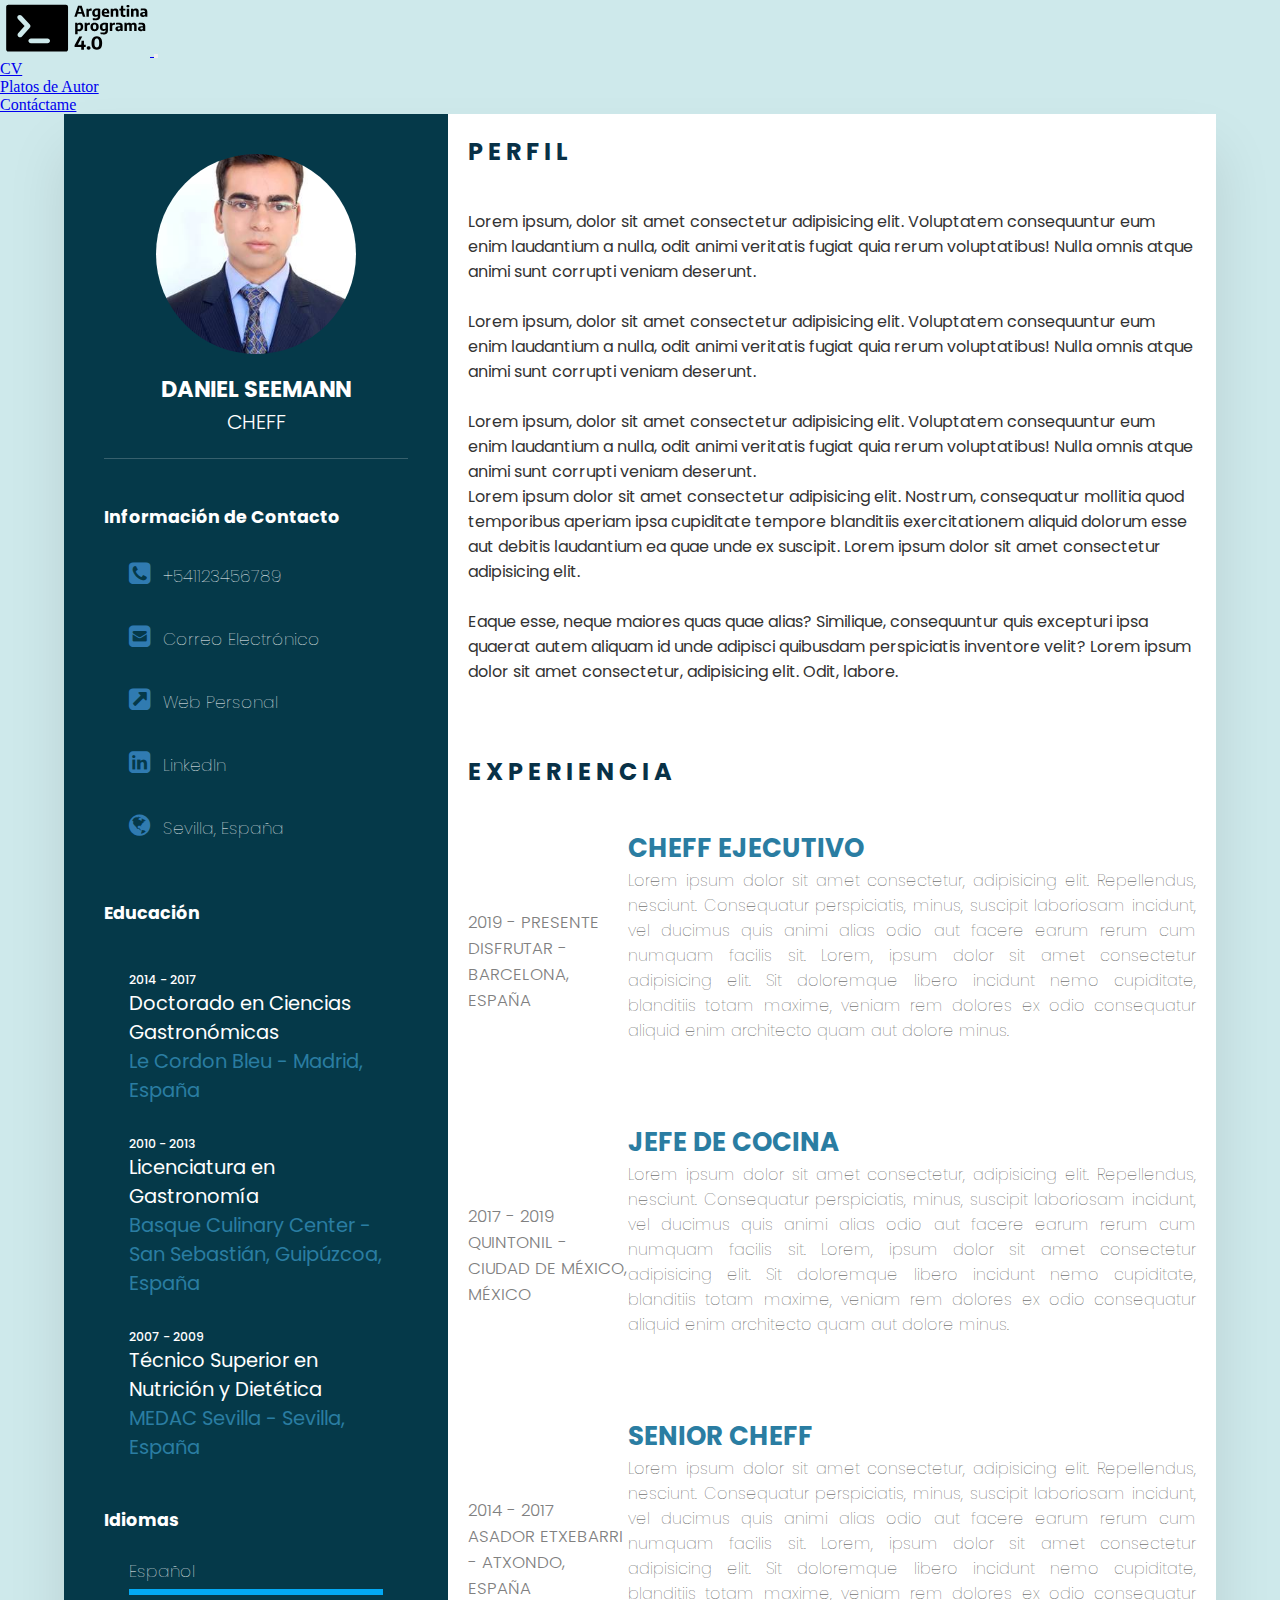
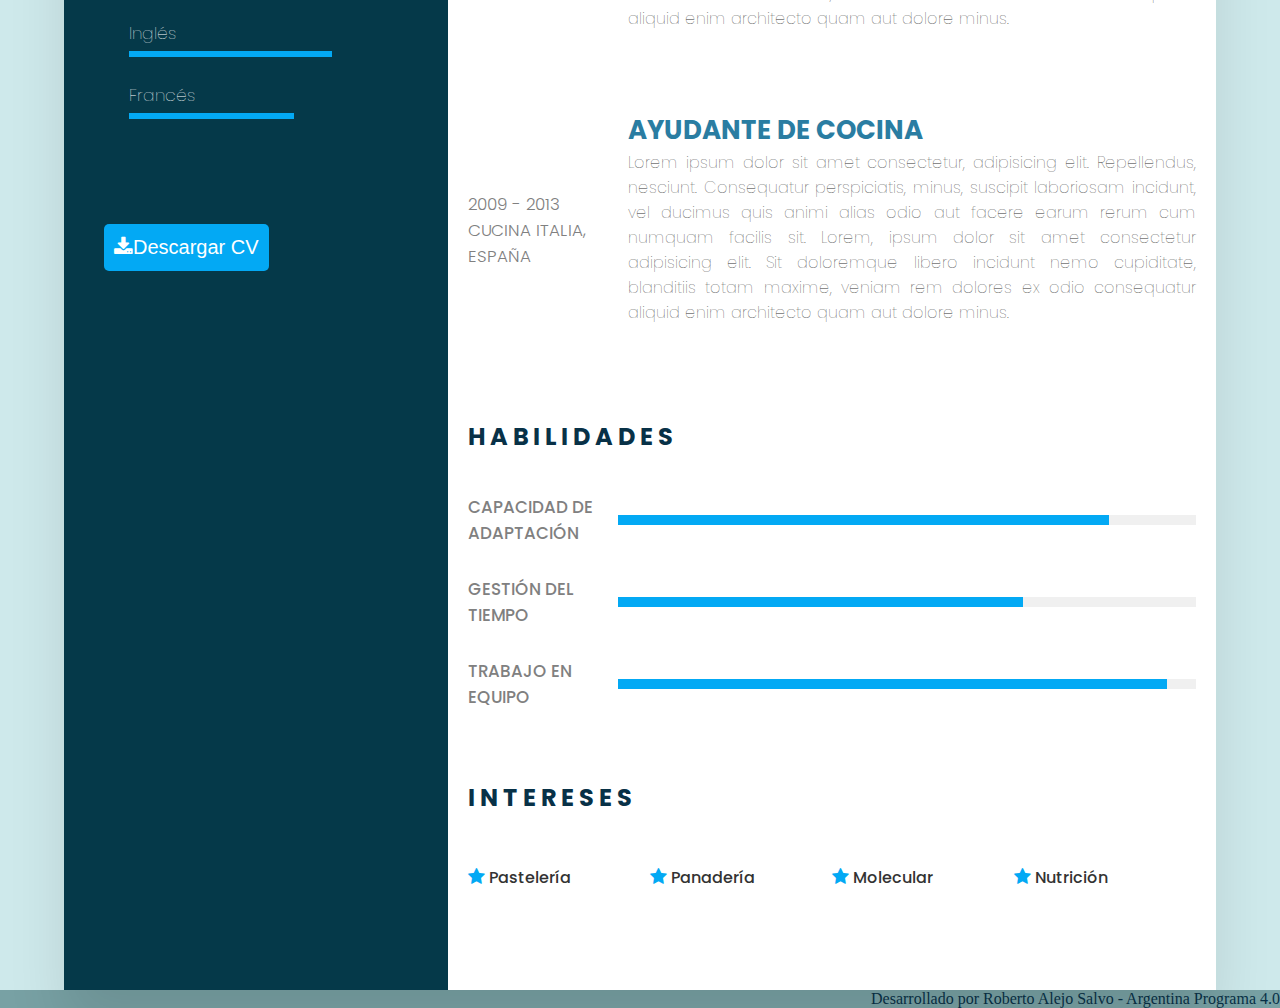
==== commit bacb2d24: "logo updt" ====
--- a/index.html
+++ b/index.html
@@ -15,9 +15,11 @@
 <body>
 
 <header>
-        <nav class="navbar navbar-expand-md" style="background-color: #cee9eb;">
-            <div class="container-fluid">
-                <a class="navbar-brand" href="https://www.argentina.gob.ar/economia/conocimiento/argentina-programa">Argentina Programa</a>
+    <nav class="navbar navbar-expand-md" style="background-color: #cee9eb;">
+        <div class="container-fluid">
+            <a class="navbar-brand" href="https://www.argentina.gob.ar/economia/conocimiento/argentina-programa">
+                <img src="/images/argentina-programa-logo.svg" width="150px" alt="argproglogo">
+            </a>
                 <button class="navbar-toggler" type="button" data-bs-toggle="collapse" data-bs-target="#navbarNavDropdown" aria-controls="navbarNavDropdown" aria-expanded="false" aria-label="Toggle navigation">
                 <span class="navbar-toggler-icon"></span>
                 </button>
@@ -215,7 +217,7 @@
             </div>
         </div>
     </div>
-
+    
 <footer class="container-fluid fs-6" style="background-color: #215a5e80;">Desarrollado por Roberto Alejo Salvo - Argentina Programa 4.0 </footer>
 
 <script src="https://cdn.jsdelivr.net/npm/bootstrap@5.3.0-alpha1/dist/js/bootstrap.bundle.min.js" integrity="sha384-w76AqPfDkMBDXo30jS1Sgez6pr3x5MlQ1ZAGC+nuZB+EYdgRZgiwxhTBTkF7CXvN" crossorigin="anonymous"></script>
--- a/css/index-styles.css
+++ b/css/index-styles.css
@@ -1,10 +1,7 @@
-/*Google fonts*/
-
 @import url('https://fonts.googleapis.com/css2?family=Poppins:wght@400;500;600&display=swap');
 
-/*============================================================================*/
-
 * {
+    box-sizing: border-box;
     margin: 0;
     padding: 0;
 }
@@ -30,14 +27,14 @@
     font-size: 1.5em;
     color: black;
     font-weight: bold;
-}
+} */
 
 /************************************************************/
 
 .container {
     font-family: 'Poppins', sans-serif;
     position: relative;
-    width: 100%;
+    width: 90%;
     background: #ffffff;
     display: grid;
     grid-template-columns: 1fr 2fr;
@@ -201,8 +198,9 @@
 }
 
 .acerca:last-child (2) {
-    margin-bottom: 0;
-}
+    margin-bottom: 0
+}
+    
 
 .title2 {
     color: #083147;
